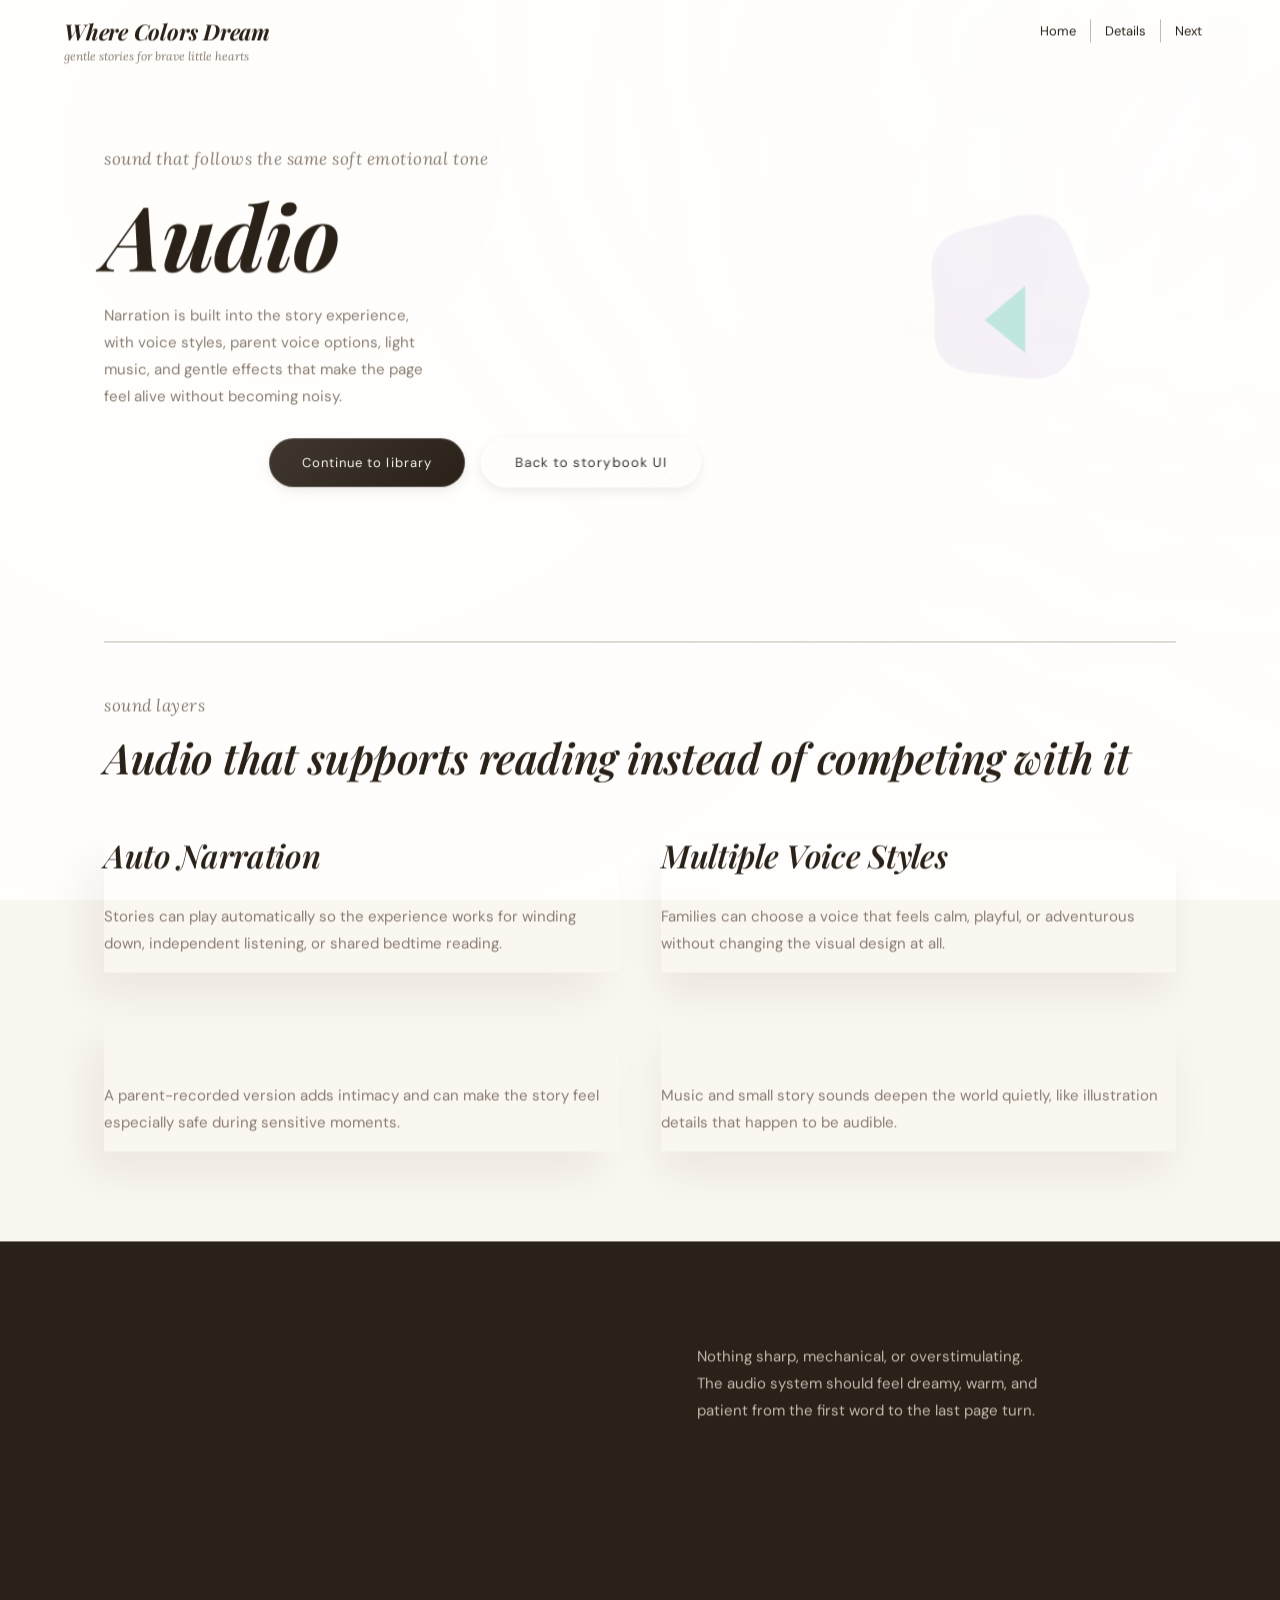
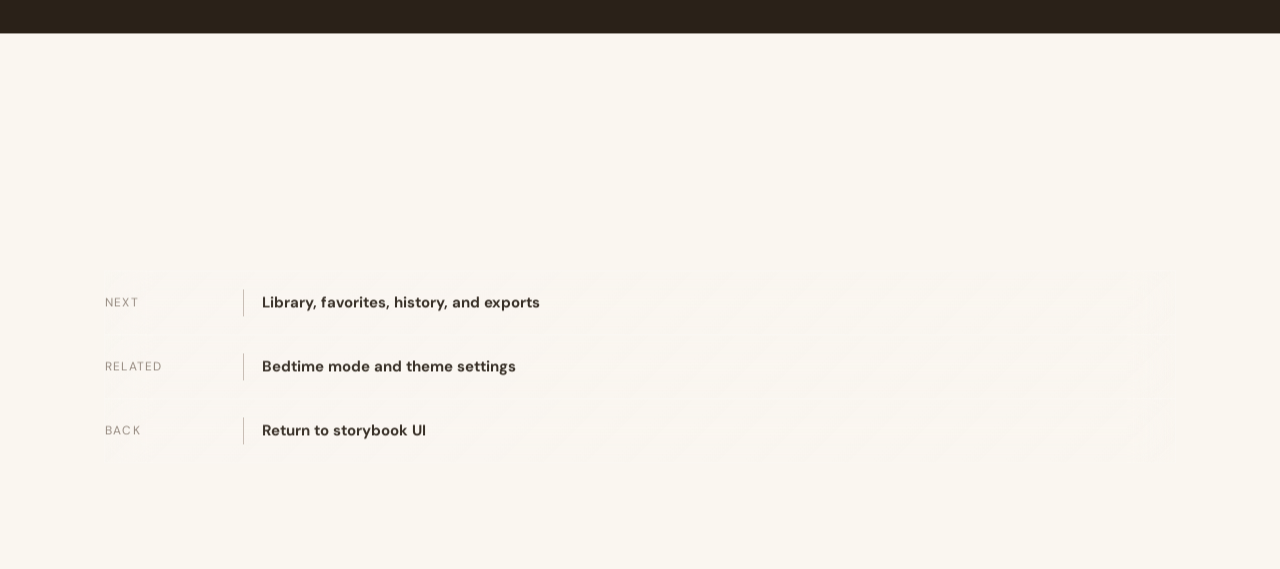
==== frontend/audio.html @ c1098294 "clean init" ====
<!DOCTYPE html>
<html lang="en">
<head>
  <meta charset="UTF-8">
  <meta name="viewport" content="width=device-width, initial-scale=1.0">
  <title>Where Colors Dream | Audio</title>
  <link rel="preconnect" href="https://fonts.googleapis.com">
  <link rel="preconnect" href="https://fonts.gstatic.com" crossorigin>
  <link href="https://fonts.googleapis.com/css2?family=Playfair+Display:ital,wght@0,600;0,700;1,400;1,600;1,700&family=Lora:ital,wght@1,400;1,600&family=DM+Sans:wght@400;500&display=swap" rel="stylesheet">
  <link rel="stylesheet" href="styles.css">
</head>
<body>
  <div class="site-shell">
    <header class="site-header">
      <a class="brand" href="index.html">
        <span class="brand-mark">Where Colors Dream</span>
        <span class="brand-note">gentle stories for brave little hearts</span>
      </a>
      <nav class="site-nav" aria-label="Primary">
        <a href="index.html">Home</a>
        <a href="#details">Details</a>
        <a href="library.html">Next</a>
      </nav>
    </header>

    <main>
      <section class="subpage-hero">
        <div class="grain-overlay" aria-hidden="true"></div>
        <div class="page-width subpage-inner">
          <div class="subpage-copy">
            <p class="eyebrow">sound that follows the same soft emotional tone</p>
            <h1>Audio</h1>
            <p class="hero-tagline">Narration is built into the story experience, with voice styles, parent voice options, light music, and gentle effects that make the page feel alive without becoming noisy.</p>
            <div class="hero-actions">
              <a class="button button-primary" href="library.html">Continue to library</a>
              <a class="button button-secondary" href="storybook.html">Back to storybook UI</a>
            </div>
          </div>
          <div class="mini-illustration">
            <svg viewBox="0 0 320 320" role="img" aria-label="A speaker bubble illustration">
              <circle cx="172" cy="145" r="82" fill="rgba(217, 200, 232, 0.24)" stroke="#2A2118" stroke-width="1.5"></circle>
              <path d="M122 164h28l36 30V134l-36 30h-28z" fill="rgba(184, 228, 220, 0.85)" stroke="#2A2118" stroke-width="1.5" stroke-linejoin="round"></path>
              <path d="M214 137c13 10 21 25 21 42s-8 33-21 42" fill="none" stroke="#2A2118" stroke-width="1.5" stroke-linecap="round"></path>
              <path d="M230 118c19 15 31 37 31 61 0 25-12 47-31 61" fill="none" stroke="#2A2118" stroke-width="1.5" stroke-linecap="round"></path>
            </svg>
          </div>
        </div>
      </section>

      <section class="detail-section page-width" id="details">
        <div class="section-rule" aria-hidden="true"></div>
        <div class="section-heading">
          <p class="eyebrow">sound layers</p>
          <h2>Audio that supports reading instead of competing with it</h2>
        </div>
        <div class="detail-grid">
          <article class="detail-card">
            <h3>Auto Narration</h3>
            <p>Stories can play automatically so the experience works for winding down, independent listening, or shared bedtime reading.</p>
          </article>
          <article class="detail-card">
            <h3>Multiple Voice Styles</h3>
            <p>Families can choose a voice that feels calm, playful, or adventurous without changing the visual design at all.</p>
          </article>
          <article class="detail-card">
            <h3>Parent Voice Option</h3>
            <p>A parent-recorded version adds intimacy and can make the story feel especially safe during sensitive moments.</p>
          </article>
          <article class="detail-card">
            <h3>Background Music & Effects</h3>
            <p>Music and small story sounds deepen the world quietly, like illustration details that happen to be audible.</p>
          </article>
        </div>
      </section>

      <section class="quote-band">
        <div class="page-width quote-layout">
          <div>
            <p class="eyebrow eyebrow-invert">audio principle</p>
            <h2>Every sound should feel like it was painted onto the page with the same brush.</h2>
          </div>
          <div class="quote-copy">
            <p>Nothing sharp, mechanical, or overstimulating. The audio system should feel dreamy, warm, and patient from the first word to the last page turn.</p>
          </div>
        </div>
      </section>

      <section class="contact page-width">
        <div class="section-heading section-heading-centered">
          <p class="eyebrow">browse pages</p>
          <h2>Keep moving through the story system</h2>
        </div>
        <div class="page-links">
          <a class="page-link-row" href="library.html"><span>Next</span><span aria-hidden="true"></span><strong>Library, favorites, history, and exports</strong></a>
          <a class="page-link-row" href="experience.html"><span>Related</span><span aria-hidden="true"></span><strong>Bedtime mode and theme settings</strong></a>
          <a class="page-link-row" href="storybook.html"><span>Back</span><span aria-hidden="true"></span><strong>Return to storybook UI</strong></a>
        </div>
      </section>
    </main>
  </div>
  <script src="app.js" defer></script>
</body>
</html>
---- frontend/styles.css ----
:root {
  --bg: #faf6f0;
  --bg-secondary: #f3ede4;
  --fg: #2a2118;
  --fg-muted: #8a7d72;
  --fg-faint: #c4b8ae;
  --petal-pink: #f2c4ce;
  --powder-mint: #b8e4dc;
  --teal-wash: #7bcfca;
  --chalk-lavender: #d9c8e8;
  --warm-cream: #f5e6c0;
  --dusk-aqua: #a8d8d8;
  --shadow-glow: 0 0 0 4px rgba(242, 196, 206, 0.33);
  --page-width: 1200px;
  --section-pad: clamp(56px, 7vw, 104px);
  --gutter: clamp(24px, 5vw, 72px);
  --transition: all 0.4s cubic-bezier(0.25, 0.46, 0.45, 0.94);
}

*,
*::before,
*::after {
  box-sizing: border-box;
}

html {
  scroll-behavior: smooth;
}

body {
  margin: 0;
  background: var(--bg);
  color: var(--fg);
  font-family: "DM Sans", "Gill Sans", sans-serif;
  font-size: 15px;
  line-height: 1.8;
  position: relative;
}

body.has-webgl-ink .grain-overlay {
  display: none;
}

img,
svg {
  display: block;
  max-width: 100%;
}

svg * {
  pointer-events: none;
}

svg.svg-interactive,
svg.svg-interactive *,
.svg-interactive svg,
.svg-interactive svg * {
  pointer-events: auto;
}

a {
  color: inherit;
  text-decoration: none;
}

button,
input,
textarea {
  font: inherit;
}

:focus-visible {
  outline: 2px solid var(--teal-wash);
  outline-offset: 3px;
}

.page-width {
  width: min(100%, var(--page-width));
  margin: 0 auto;
  padding-inline: var(--gutter);
}

.site-shell {
  position: relative;
  overflow: clip;
  z-index: 1;
}

.constellation-field {
  position: fixed;
  inset: 0;
  z-index: 1;
  width: 100%;
  height: 100%;
  pointer-events: none;
  mix-blend-mode: soft-light;
  will-change: transform;
}

.constellation-field line,
.constellation-field circle {
  pointer-events: none;
  vector-effect: non-scaling-stroke;
}

.depth-scene {
  position: relative;
  perspective: 1200px;
  perspective-origin: 50% var(--pov-y, 50%);
  transform-style: preserve-3d;
  isolation: isolate;
}

.depth-scene > .site-shell {
  transform-style: preserve-3d;
}

.depth-atmosphere {
  position: fixed;
  inset: 0;
  z-index: 0;
  pointer-events: none;
  transform-style: preserve-3d;
}

.fog-canvas,
.godray-canvas,
.depth-motes {
  position: absolute;
  inset: 0;
  width: 100%;
  height: 100%;
  pointer-events: none;
}

.fog-canvas {
  z-index: 0;
  opacity: 0.82;
  mix-blend-mode: multiply;
}

.godray-canvas {
  z-index: 1;
  opacity: 0.7;
  mix-blend-mode: screen;
}

.depth-motes {
  z-index: 2;
  overflow: hidden;
  transform-style: preserve-3d;
}

.depth-mote {
  position: absolute;
  border-radius: 999px;
  pointer-events: none;
  will-change: transform, opacity, filter;
}

.depth-node {
  transform-style: preserve-3d;
  filter: blur(var(--depth-dynamic-blur, var(--depth-blur, 0px)));
  will-change: transform, filter;
}

.grain-overlay {
  position: absolute;
  inset: 0;
  pointer-events: none;
  opacity: 0.06;
  mix-blend-mode: multiply;
  background-image:
    radial-gradient(circle at 20% 20%, rgba(42, 33, 24, 0.08) 0 1px, transparent 1px),
    radial-gradient(circle at 70% 40%, rgba(42, 33, 24, 0.07) 0 1px, transparent 1px),
    radial-gradient(circle at 30% 80%, rgba(42, 33, 24, 0.05) 0 1px, transparent 1px);
  background-size: 14px 14px, 18px 18px, 16px 16px;
}

.site-header {
  position: absolute;
  inset: 0 0 auto 0;
  z-index: 3;
  display: flex;
  align-items: flex-start;
  justify-content: space-between;
  gap: 24px;
  padding: 24px var(--gutter);
}

.brand {
  display: inline-flex;
  flex-direction: column;
  gap: 2px;
}

.brand-mark,
h1,
h2,
h3 {
  font-family: "Playfair Display", "Palatino Linotype", serif;
  font-style: italic;
  letter-spacing: -0.01em;
  color: var(--fg);
}

.brand-mark {
  font-size: 22px;
  font-weight: 700;
  line-height: 1.1;
}

.brand-note,
.eyebrow {
  font-family: "Lora", Georgia, serif;
  font-style: italic;
  color: var(--fg-muted);
}

.brand-note {
  font-size: 12px;
}

.site-nav {
  display: flex;
  align-items: center;
  gap: 0;
  font-size: 13px;
}

.site-nav a {
  padding: 0 14px;
  transition: var(--transition);
}

.site-nav a + a {
  border-left: 1px solid var(--fg-faint);
}

.site-nav a:hover {
  color: var(--teal-wash);
}

.hero {
  position: relative;
  min-height: 100vh;
  padding-block: 120px 72px;
}

.hero-inner {
  position: relative;
  z-index: 1;
  display: grid;
  grid-template-columns: minmax(320px, 0.95fr) minmax(280px, 1fr);
  align-items: center;
  gap: clamp(24px, 5vw, 72px);
}

.hero-art {
  position: relative;
}

.hero-illustration {
  width: min(100%, 560px);
  margin-inline: auto;
}

.hero-copy {
  max-width: 500px;
  justify-self: end;
  text-align: right;
}

.eyebrow {
  margin: 0 0 12px;
  font-size: clamp(13px, 1.5vw, 17px);
  letter-spacing: 0.03em;
}

h1 {
  margin: 0;
  font-size: clamp(52px, 7vw, 96px);
  font-weight: 700;
  line-height: 1.1;
}

h2 {
  margin: 0;
  font-size: clamp(28px, 3.5vw, 42px);
  font-weight: 600;
  line-height: 1.15;
}

h3 {
  margin: 0;
  font-size: clamp(24px, 2.8vw, 32px);
  font-weight: 600;
  line-height: 1.2;
}

.hero-tagline,
.quote-copy p,
.feature p,
.contact-tagline {
  color: var(--fg-muted);
  max-width: 34ch;
}

.hero-copy .hero-tagline {
  margin: 16px 0 0 auto;
}

.hero-actions {
  display: flex;
  justify-content: flex-end;
  flex-wrap: wrap;
  gap: 14px;
  margin-top: 28px;
}

.button {
  display: inline-flex;
  align-items: center;
  justify-content: center;
  min-height: 48px;
  padding: 12px 32px;
  border: 1px solid var(--fg);
  border-radius: 100px;
  font-size: 13px;
  letter-spacing: 0.08em;
  transition: var(--transition);
}

.button-primary {
  background: var(--fg);
  color: var(--bg);
}

.button-primary:hover {
  background: #4a3828;
  box-shadow: var(--shadow-glow);
}

.button-secondary {
  background: transparent;
}

.button-secondary:hover {
  background: var(--fg);
  color: var(--bg);
}

.features,
.contact {
  position: relative;
  padding-block: var(--section-pad);
}

.section-heading {
  margin-bottom: clamp(32px, 5vw, 56px);
}

.section-heading-centered {
  text-align: center;
}

.section-heading-centered .hero-tagline {
  margin-inline: auto;
}

.section-rule {
  height: 1px;
  background: var(--fg-faint);
}

.section-rule:first-child {
  margin-bottom: clamp(32px, 4vw, 48px);
}

.section-rule:last-child {
  margin-top: clamp(32px, 4vw, 48px);
}

.feature-grid {
  display: grid;
  grid-template-columns: repeat(3, minmax(0, 1fr));
  gap: clamp(28px, 4vw, 56px);
}

.feature {
  display: grid;
  gap: 18px;
  align-content: start;
  transform-style: preserve-3d;
}

.feature svg {
  width: min(100%, 220px);
  margin-inline: auto;
}

.feature h3 {
  position: relative;
  display: inline-block;
  padding-bottom: 14px;
}

.feature h3::after {
  content: "";
  position: absolute;
  left: 0;
  bottom: 0;
  width: 100%;
  height: 1px;
  background: var(--fg-faint);
  transform-origin: left center;
  transition: var(--transition);
}

.feature:hover h3::after {
  background: var(--teal-wash);
}

.feature-link {
  display: inline-flex;
  align-items: center;
  width: fit-content;
  font-size: 13px;
  letter-spacing: 0.04em;
  color: var(--fg);
  border-bottom: 1px solid var(--fg-faint);
  transition: var(--transition);
}

.feature-link:hover {
  color: var(--teal-wash);
  border-color: var(--teal-wash);
}

.quote-band {
  background: var(--fg);
  color: var(--bg);
  padding-block: clamp(56px, 8vw, 120px);
}

.quote-band h2,
.quote-band .eyebrow {
  color: var(--bg);
}

.eyebrow-invert {
  color: var(--fg-faint);
}

.quote-layout {
  display: grid;
  grid-template-columns: 1.05fr 0.95fr;
  gap: clamp(28px, 5vw, 72px);
  align-items: start;
}

.quote-copy p {
  margin: 0;
  color: var(--fg-faint);
}

.contact-rows {
  display: grid;
  margin-top: 36px;
}

.contact-row {
  display: grid;
  grid-template-columns: 120px 1px minmax(0, 1fr);
  align-items: center;
  gap: 18px;
  padding: 18px 0;
  border-top: 1px solid var(--fg-faint);
  border-bottom: 1px solid var(--fg-faint);
  transition: var(--transition);
}

.contact-row + .contact-row {
  margin-top: -1px;
}

.contact-row span:first-child {
  font-size: 12px;
  letter-spacing: 0.1em;
  color: var(--fg-muted);
  text-transform: uppercase;
}

.contact-row span[aria-hidden="true"] {
  width: 1px;
  height: 100%;
  background: var(--fg-faint);
}

.contact-row:hover {
  background: var(--bg-secondary);
}

.feature,
.detail-card,
.flow-step,
.contact-row,
.page-link-row {
  transition:
    box-shadow 220ms ease,
    background-color 220ms ease,
    transform 220ms ease;
}

.contact-form {
  width: min(100%, 640px);
  margin: 40px auto 0;
  display: grid;
  gap: 20px;
}

.contact-form label {
  display: grid;
  gap: 8px;
}

.contact-form span {
  font-size: 11px;
  letter-spacing: 0.1em;
  color: var(--fg-muted);
  text-transform: uppercase;
}

.contact-form input,
.contact-form textarea {
  width: 100%;
  padding: 12px 16px;
  border: 1px solid var(--fg-faint);
  border-radius: 6px;
  background: var(--bg-secondary);
  color: var(--fg);
  transition: var(--transition);
}

.contact-form input::placeholder,
.contact-form textarea::placeholder {
  color: var(--fg-faint);
}

.contact-form input:focus,
.contact-form textarea:focus {
  background: var(--bg);
  border-color: var(--fg);
}

.contact-form .button {
  justify-self: center;
}

.subpage-hero {
  position: relative;
  padding-block: 140px 56px;
}

.subpage-inner {
  display: grid;
  grid-template-columns: minmax(0, 1.05fr) minmax(260px, 0.75fr);
  gap: clamp(28px, 5vw, 72px);
  align-items: center;
}

.subpage-copy {
  max-width: 640px;
}

.subpage-copy .hero-tagline {
  margin: 18px 0 0;
}

.mini-illustration {
  position: relative;
  min-height: 320px;
}

.mini-illustration svg {
  width: min(100%, 360px);
  margin-left: auto;
}

.detail-section {
  padding-block: var(--section-pad);
}

.detail-grid {
  display: grid;
  grid-template-columns: repeat(2, minmax(0, 1fr));
  gap: clamp(24px, 4vw, 42px);
}

.detail-card {
  display: grid;
  gap: 14px;
  align-content: start;
  transform-style: preserve-3d;
}

.detail-card p,
.detail-card li,
.flow-step p {
  color: var(--fg-muted);
}

.detail-card ul,
.flow-step ul {
  margin: 0;
  padding-left: 18px;
}

.detail-card li + li,
.flow-step li + li {
  margin-top: 6px;
}

.story-flow {
  display: grid;
  grid-template-columns: repeat(3, minmax(0, 1fr));
  gap: clamp(20px, 4vw, 36px);
  margin-top: clamp(32px, 4vw, 48px);
}

.story-generator-panel,
.storybook-summary {
  margin-bottom: clamp(32px, 4vw, 48px);
  padding: clamp(24px, 4vw, 40px);
  border: 1px solid rgba(42, 33, 24, 0.14);
  border-radius: 28px;
  background:
    linear-gradient(135deg, rgba(255, 255, 255, 0.7), rgba(243, 237, 228, 0.84)),
    radial-gradient(circle at top left, rgba(184, 228, 220, 0.18), transparent 38%);
  box-shadow: 0 20px 45px rgba(42, 33, 24, 0.08);
}

.story-generator-panel {
  display: grid;
  grid-template-columns: minmax(240px, 0.9fr) minmax(0, 1.1fr);
  gap: clamp(24px, 4vw, 40px);
  align-items: start;
}

.story-generator-copy {
  display: grid;
  gap: 14px;
}

.story-generator-copy p,
.generator-note,
.storybook-summary-copy,
.story-generator-status {
  color: var(--fg-muted);
}

.generator-note code {
  font-size: 0.92em;
}

.story-generator-form {
  display: grid;
  grid-template-columns: repeat(2, minmax(0, 1fr));
  gap: 18px;
}

.story-generator-form label {
  display: grid;
  gap: 8px;
}

.story-generator-form span,
.storybook-meta dt {
  font-size: 11px;
  letter-spacing: 0.1em;
  color: var(--fg-muted);
  text-transform: uppercase;
}

.story-generator-form input,
.story-generator-form textarea,
.story-generator-form select {
  width: 100%;
  padding: 14px 16px;
  border: 1px solid rgba(42, 33, 24, 0.14);
  border-radius: 16px;
  background: rgba(250, 246, 240, 0.92);
  color: var(--fg);
}

.story-generator-form textarea {
  resize: vertical;
}

.story-generator-form input:focus,
.story-generator-form textarea:focus,
.story-generator-form select:focus {
  border-color: var(--fg);
  box-shadow: var(--shadow-glow);
}

.story-generator-field-full {
  grid-column: 1 / -1;
}

.story-generator-actions {
  display: flex;
  flex-wrap: wrap;
  gap: 14px;
}

.story-generator-form[data-busy="true"] .button-primary {
  opacity: 0.8;
}

.story-generator-status {
  margin: 0;
  min-height: 1.8em;
}

.story-generator-status[data-state="loading"] {
  color: #4a6f72;
}

.story-generator-status[data-state="success"] {
  color: #3d6b4e;
}

.story-generator-status[data-state="error"] {
  color: #8b1a1a;
}

.storybook-summary {
  display: grid;
  grid-template-columns: minmax(0, 1fr) auto;
  gap: 24px;
  align-items: start;
}

.storybook-meta {
  display: grid;
  grid-template-columns: repeat(3, minmax(100px, 1fr));
  gap: 18px;
  margin: 0;
}

.storybook-meta div {
  display: grid;
  gap: 6px;
}

.storybook-meta dd {
  margin: 0;
  font-family: "Playfair Display", "Palatino Linotype", serif;
  font-size: clamp(20px, 2vw, 28px);
  font-style: italic;
}

.flow-step {
  display: grid;
  gap: 12px;
  transform-style: preserve-3d;
}

.step-index {
  display: inline-flex;
  width: 42px;
  height: 42px;
  align-items: center;
  justify-content: center;
  border: 1px solid var(--fg-faint);
  border-radius: 999px;
  font-size: 12px;
  letter-spacing: 0.08em;
  color: var(--fg-muted);
}

.page-links {
  display: grid;
  gap: 0;
  margin-top: 40px;
}

.page-link-row {
  display: grid;
  grid-template-columns: 120px 1px minmax(0, 1fr);
  gap: 18px;
  align-items: center;
  padding: 18px 0;
  border-top: 1px solid var(--fg-faint);
  border-bottom: 1px solid var(--fg-faint);
  transition: var(--transition);
}

.page-link-row + .page-link-row {
  margin-top: -1px;
}

.page-link-row span:first-child {
  font-size: 12px;
  letter-spacing: 0.1em;
  color: var(--fg-muted);
  text-transform: uppercase;
}

.page-link-row span[aria-hidden="true"] {
  width: 1px;
  height: 100%;
  background: var(--fg-faint);
}

.page-link-row:hover {
  background: var(--bg-secondary);
}

.float-object {
  position: absolute;
  pointer-events: none;
  opacity: 0.85;
}

.orb,
.hero-illustration .bubble,
.feature svg circle,
.feature svg path,
.feature svg .shape-fill {
  transition: var(--transition);
}

.orb circle,
.orb path,
.hero-illustration .line,
.hero-illustration .bubble circle,
.hero-illustration .bubble path,
.feature svg path,
.feature svg circle {
  fill: none;
  stroke: var(--fg);
  stroke-width: 1.5;
  stroke-linecap: round;
  stroke-linejoin: round;
}

.hero-illustration .line {
  stroke-width: 2;
}

.hero-illustration .hair-fill {
  fill: var(--petal-pink);
  opacity: 0.78;
}

.hero-illustration .skin-fill {
  fill: var(--warm-cream);
}

.hero-illustration .dress-fill {
  fill: var(--powder-mint);
}

.hero-illustration .silhouette-back path {
  fill: var(--dusk-aqua);
  opacity: 0.85;
}

.hero-illustration .bubble-large circle,
.hero-illustration .bubble-large [data-origin-circle="true"] {
  fill: rgba(217, 200, 232, 0.24);
}

.feature svg .shape-fill {
  fill: rgba(184, 228, 220, 0.85);
  stroke: none;
}

.feature svg .alt-fill {
  fill: rgba(242, 196, 206, 0.78);
}

.orb-one {
  top: 14%;
  right: 16%;
  width: 126px;
  transform: rotate(8deg);
  animation: float 4.8s ease-in-out infinite alternate;
}

.orb-two {
  top: 58%;
  right: 6%;
  width: 104px;
  transform: rotate(-7deg);
}

.mountains {
  right: 4%;
  bottom: 10%;
  width: 280px;
  fill: var(--powder-mint);
  opacity: 0.85;
}

.hero:hover .orb-one,
.hero:hover .orb-two {
  transform: rotate(8deg) scale(1.04);
}

body:not(.is-touch) {
  cursor: none;
}

body.story-transition-active .site-shell {
  opacity: 0;
  transition: opacity 200ms ease;
}

.cursor-shell {
  position: fixed;
  inset: 0 auto auto 0;
  pointer-events: none;
  z-index: 9999;
  opacity: 0;
  transition: opacity 160ms ease;
}

.cursor-shell.is-visible {
  opacity: 1;
}

.cursor-dot,
.cursor-ring {
  position: fixed;
  inset: 0 auto auto 0;
  pointer-events: none;
  border-radius: 999px;
  will-change: transform;
}

.cursor-dot {
  width: 6px;
  height: 6px;
  background: rgba(42, 33, 24, 0.92);
}

.cursor-ring {
  width: 24px;
  height: 24px;
  border: 1px solid rgba(42, 33, 24, 0.4);
  transition:
    width 180ms cubic-bezier(0.22, 1, 0.36, 1),
    height 180ms cubic-bezier(0.22, 1, 0.36, 1),
    border-color 180ms cubic-bezier(0.22, 1, 0.36, 1),
    opacity 180ms ease;
}

.cursor-shell.is-hovering .cursor-ring {
  width: 32px;
  height: 32px;
  border-color: rgba(123, 207, 202, 0.65);
}

.motion-interactive,
.magnetic-item,
.micro-button,
.parallax-scene,
.parallax-layer,
.ambient-breathe,
.flip-ghost {
  will-change: transform, opacity;
}

.magnetic-item,
.glass-light,
.micro-button {
  position: relative;
  overflow: hidden;
}

.magnetic-glow,
.glass-light::before,
.glass-light::after {
  position: absolute;
  inset: 0;
  pointer-events: none;
}

.magnetic-glow {
  opacity: 0;
  background: radial-gradient(
    120px circle at var(--glow-x, 50%) var(--glow-y, 50%),
    rgba(255, 255, 255, 0.2) 0%,
    rgba(255, 255, 255, 0.1) 32%,
    rgba(255, 255, 255, 0) 72%
  );
  transition: opacity 180ms cubic-bezier(0.22, 1, 0.36, 1);
}

.glass-light {
  backdrop-filter: blur(20px);
  -webkit-backdrop-filter: blur(20px);
  border: 1px solid rgba(255, 255, 255, 0.2);
}

.glass-light::before {
  content: "";
  background: linear-gradient(135deg, rgba(255, 255, 255, 0.1), rgba(255, 255, 255, 0));
}

.glass-light::after {
  content: "";
  opacity: 0;
  background: radial-gradient(
    120px circle at var(--light-x, 50%) var(--light-y, 50%),
    rgba(255, 255, 255, 0.15) 0%,
    rgba(255, 255, 255, 0) 72%
  );
  transition: opacity 180ms ease;
}

.glass-light:hover::after,
.glass-light:focus-visible::after {
  opacity: 1;
}

.micro-button {
  box-shadow: 0 4px 12px rgba(0, 0, 0, 0.08);
  transition:
    transform 160ms cubic-bezier(0.22, 1, 0.36, 1),
    box-shadow 160ms cubic-bezier(0.22, 1, 0.36, 1);
}

.micro-button:hover,
.micro-button:focus-visible {
  transform: translate3d(0, -2px, 0) scale(1.05);
  box-shadow: 0 8px 20px rgba(0, 0, 0, 0.12);
}

.micro-button:active {
  transform: translate3d(0, 0, 0) scale(0.96);
  transition-duration: 90ms;
}

.button-ripple {
  position: absolute;
  width: 20px;
  height: 20px;
  border-radius: 50%;
  background: rgba(255, 255, 255, 0.2);
  transform: translate(-50%, -50%) scale(0);
  animation: ripple 400ms ease-out forwards;
  pointer-events: none;
}

.parallax-scene {
  transform-style: preserve-3d;
}

.parallax-layer {
  transform: translate3d(0, 0, 0);
}

.parallax-far {
  filter: blur(4px);
}

.parallax-mid {
  filter: blur(2px);
}

.parallax-fore {
  filter: blur(0);
}

body.has-gradient-motion::before {
  content: "";
  position: fixed;
  inset: -20%;
  z-index: -1;
  pointer-events: none;
  opacity: 0.68;
  background:
    radial-gradient(circle at 20% 20%, rgba(242, 196, 206, 0.28), transparent 38%),
    radial-gradient(circle at 80% 28%, rgba(184, 228, 220, 0.28), transparent 36%),
    radial-gradient(circle at 50% 80%, rgba(217, 200, 232, 0.24), transparent 40%),
    linear-gradient(120deg, rgba(245, 230, 192, 0.2), rgba(168, 216, 216, 0.18), rgba(242, 196, 206, 0.2));
  mix-blend-mode: soft-light;
  background-size: 140% 140%;
  animation: gradient-drift 10s linear infinite;
  transform: translate3d(0, 0, 0);
}

body.has-webgl-ink::before {
  display: none;
}

.ink-stage {
  position: fixed;
  inset: 0;
  z-index: 0;
  pointer-events: none;
  background: var(--bg);
  overflow: hidden;
}

.ink-canvas {
  position: absolute;
  inset: 0;
  width: 100%;
  height: 100%;
  pointer-events: none;
  display: block;
}

.ambient-breathe {
  animation: ambient-breathe 3.6s ease-in-out infinite;
  animation-delay: var(--breath-delay, 0ms);
}

.ambient-breathe.ambient-paused,
.ambient-breathe:hover {
  animation-play-state: paused;
}

.reveal-word {
  display: inline-block;
  transform: translate3d(0, 120%, 0);
  opacity: 0;
  filter: blur(6px);
  transition:
    transform 600ms cubic-bezier(0.16, 1, 0.3, 1),
    opacity 600ms cubic-bezier(0.16, 1, 0.3, 1),
    filter 600ms cubic-bezier(0.16, 1, 0.3, 1);
  white-space: pre;
}

.is-revealed .reveal-word {
  transform: translate3d(0, 0, 0);
  opacity: 1;
  filter: blur(0);
}

.particle-canvas {
  position: fixed;
  inset: 0;
  z-index: 9998;
  pointer-events: none;
}

.flip-ghost {
  position: fixed;
  display: grid;
  place-items: center;
  padding: 12px 18px;
  border-radius: 999px;
  border: 1px solid rgba(42, 33, 24, 0.16);
  background: linear-gradient(135deg, rgba(255, 255, 255, 0.92), rgba(243, 237, 228, 0.88));
  color: var(--fg);
  box-shadow: 0 16px 32px rgba(42, 33, 24, 0.08);
  transform-origin: top left;
  opacity: 0.92;
  transition:
    transform 520ms cubic-bezier(0.22, 1, 0.36, 1),
    opacity 300ms ease,
    background 300ms ease;
}

.flip-ghost.is-dark {
  background: linear-gradient(135deg, rgba(42, 33, 24, 0.96), rgba(74, 56, 40, 0.9));
  color: var(--bg);
}

@media (prefers-reduced-motion: reduce) {
  html {
    scroll-behavior: auto;
  }
}

body.reduced-motion .ambient-breathe,
body.reduced-motion .reveal-word,
body.reduced-motion .micro-button,
body.reduced-motion .cursor-shell,
body.reduced-motion .magnetic-glow,
body.reduced-motion .flip-ghost,
body.reduced-motion .particle-canvas {
  animation: none !important;
  transition: none !important;
}

@media (prefers-reduced-motion: reduce) {
  .ambient-breathe,
  .reveal-word,
  .micro-button,
  .cursor-shell,
  .magnetic-glow,
  .flip-ghost,
  .particle-canvas {
    animation: none !important;
    transition: none !important;
  }
}

@keyframes float {
  from {
    transform: rotate(8deg) translateY(0);
  }
  to {
    transform: rotate(11deg) translateY(-8px);
  }
}

@keyframes ripple {
  from {
    opacity: 0.2;
    transform: translate(-50%, -50%) scale(0);
  }
  to {
    opacity: 0;
    transform: translate(-50%, -50%) scale(1.2);
  }
}

@keyframes ambient-breathe {
  0%,
  100% {
    opacity: 0.98;
    transform: scale(1);
  }
  50% {
    opacity: 1;
    transform: scale(1.02);
  }
}

@keyframes gradient-drift {
  from {
    background-position: 0% 50%, 100% 50%, 50% 100%, 0% 50%;
  }
  to {
    background-position: 100% 50%, 0% 50%, 50% 0%, 100% 50%;
  }
}

@media (max-width: 1023px) {
  .hero {
    min-height: auto;
    padding-top: 112px;
  }

  .hero-inner,
  .quote-layout,
  .feature-grid,
  .subpage-inner,
  .detail-grid,
  .story-generator-panel,
  .storybook-summary {
    grid-template-columns: repeat(2, minmax(0, 1fr));
  }

  .hero-copy {
    max-width: none;
    justify-self: stretch;
    text-align: center;
  }

  .hero-copy .hero-tagline {
    margin-inline: auto;
  }

  .hero-actions {
    justify-content: center;
  }

  .quote-layout {
    align-items: stretch;
  }

  .orb-two {
    top: 8%;
    right: 8%;
  }
}

@media (max-width: 767px) {
  .site-header {
    position: static;
    padding-bottom: 0;
    flex-direction: column;
    align-items: flex-start;
  }

  .site-nav {
    width: 100%;
    overflow-x: auto;
  }

  .hero {
    padding-top: 24px;
  }

  .subpage-hero {
    padding-top: 24px;
  }

  .hero-inner,
  .quote-layout,
  .feature-grid,
  .subpage-inner,
  .detail-grid,
  .story-flow,
  .story-generator-panel,
  .storybook-summary,
  .story-generator-form,
  .storybook-meta {
    grid-template-columns: 1fr;
  }

  .hero-copy {
    text-align: left;
  }

  .hero-copy .hero-tagline {
    margin-inline: 0;
  }

  .mini-illustration svg {
    margin-inline: auto;
  }

  .hero-actions {
    justify-content: stretch;
  }

  .hero-actions .button,
  .contact-form .button,
  .story-generator-actions .button {
    width: 100%;
  }

  .float-object {
    display: none;
  }

  .contact-row {
    grid-template-columns: 1fr;
    gap: 10px;
  }

  .contact-row span[aria-hidden="true"] {
    display: none;
  }

  .page-link-row {
    grid-template-columns: 1fr;
    gap: 10px;
  }

  .page-link-row span[aria-hidden="true"] {
    display: none;
  }
}

@media (hover: none), (pointer: coarse) {
  body {
    cursor: auto;
  }

  .cursor-shell {
    display: none;
  }
}
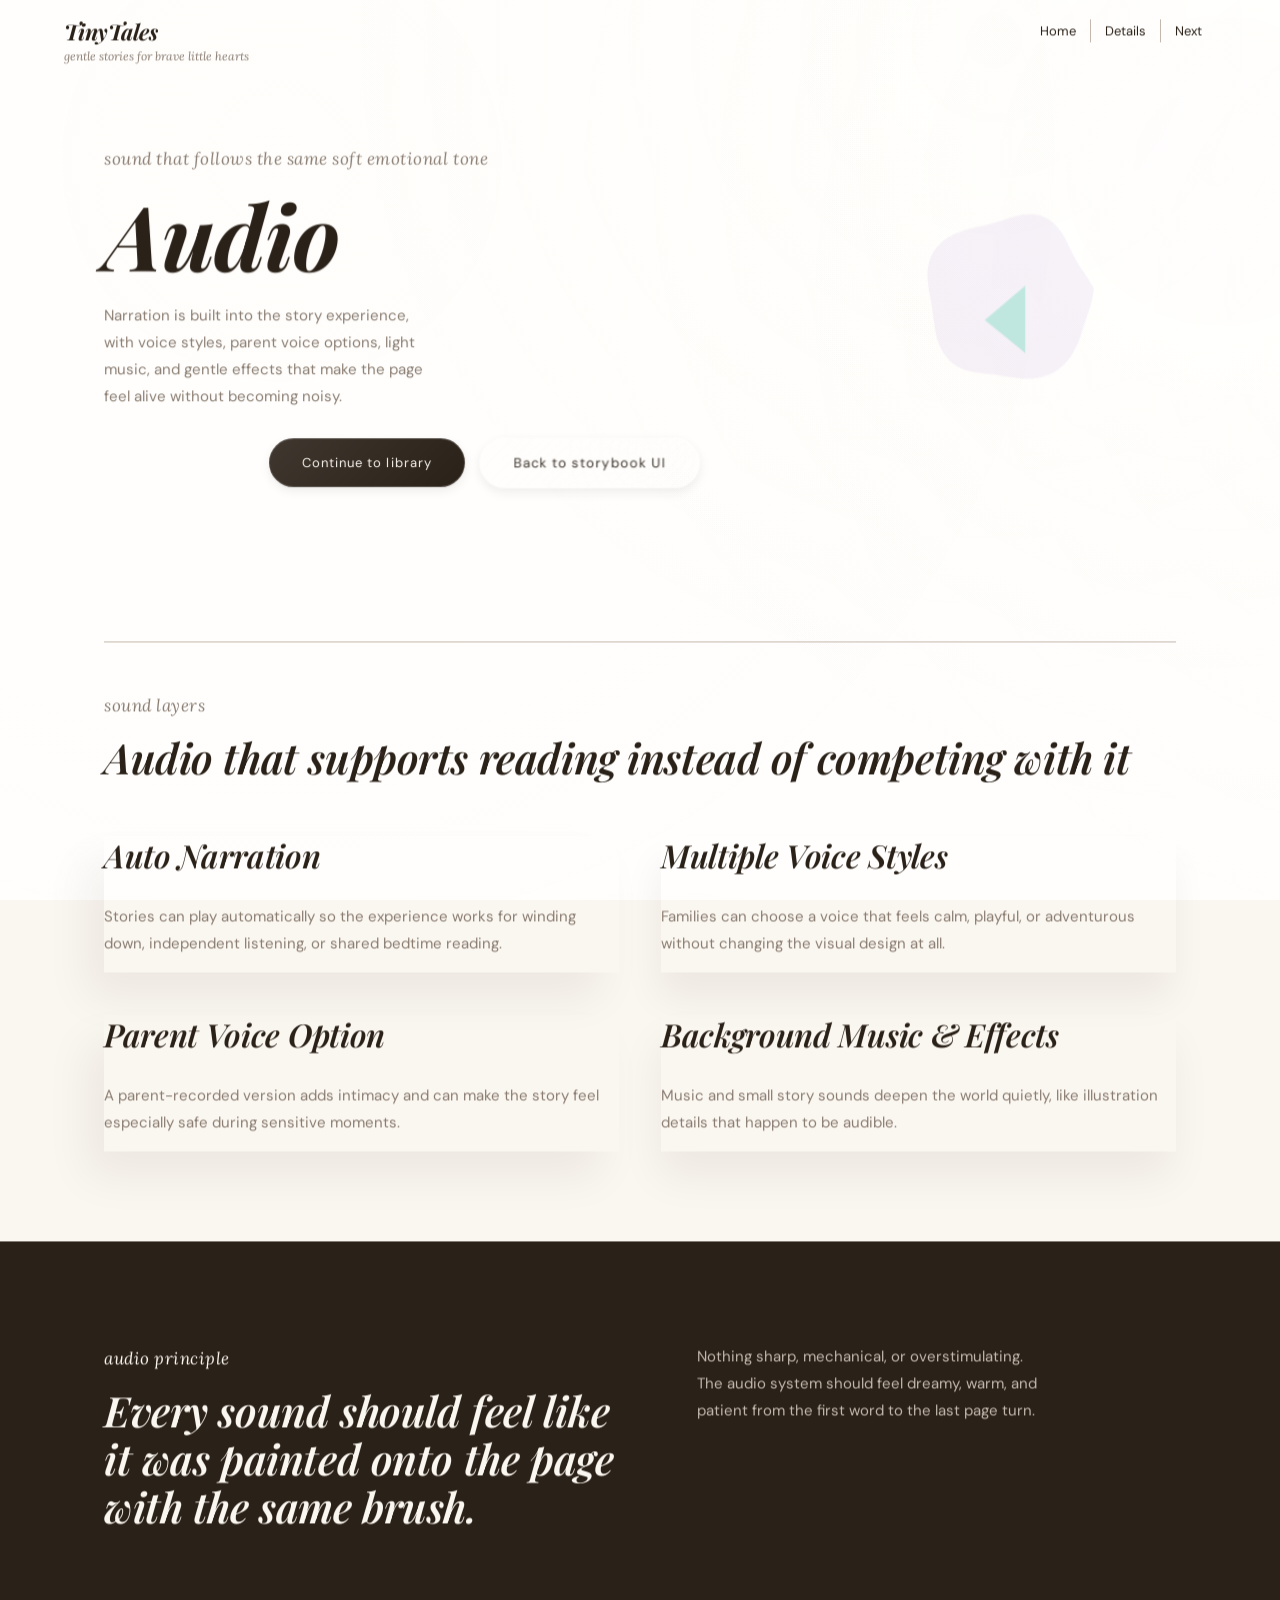
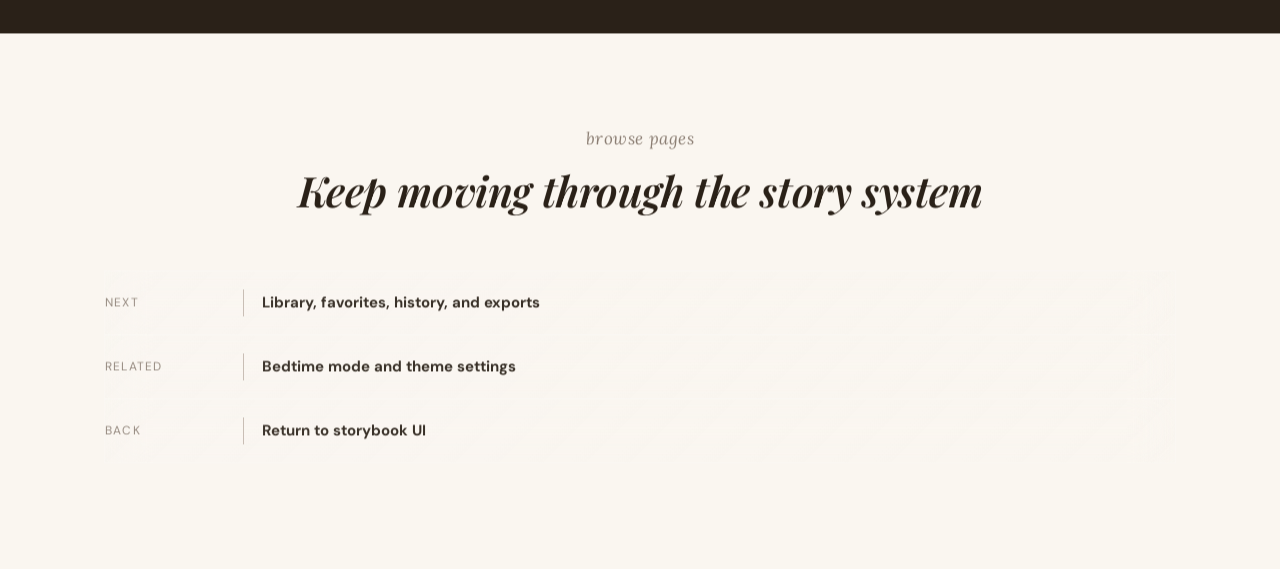
==== commit f7d7b5bc: "mismatch fetching fix" ====
--- a/frontend/audio.html
+++ b/frontend/audio.html
@@ -3,7 +3,7 @@
 <head>
   <meta charset="UTF-8">
   <meta name="viewport" content="width=device-width, initial-scale=1.0">
-  <title>Where Colors Dream | Audio</title>
+  <title>TinyTales | Audio</title>
   <link rel="preconnect" href="https://fonts.googleapis.com">
   <link rel="preconnect" href="https://fonts.gstatic.com" crossorigin>
   <link href="https://fonts.googleapis.com/css2?family=Playfair+Display:ital,wght@0,600;0,700;1,400;1,600;1,700&family=Lora:ital,wght@1,400;1,600&family=DM+Sans:wght@400;500&display=swap" rel="stylesheet">
@@ -13,7 +13,7 @@
   <div class="site-shell">
     <header class="site-header">
       <a class="brand" href="index.html">
-        <span class="brand-mark">Where Colors Dream</span>
+        <span class="brand-mark">TinyTales</span>
         <span class="brand-note">gentle stories for brave little hearts</span>
       </a>
       <nav class="site-nav" aria-label="Primary">
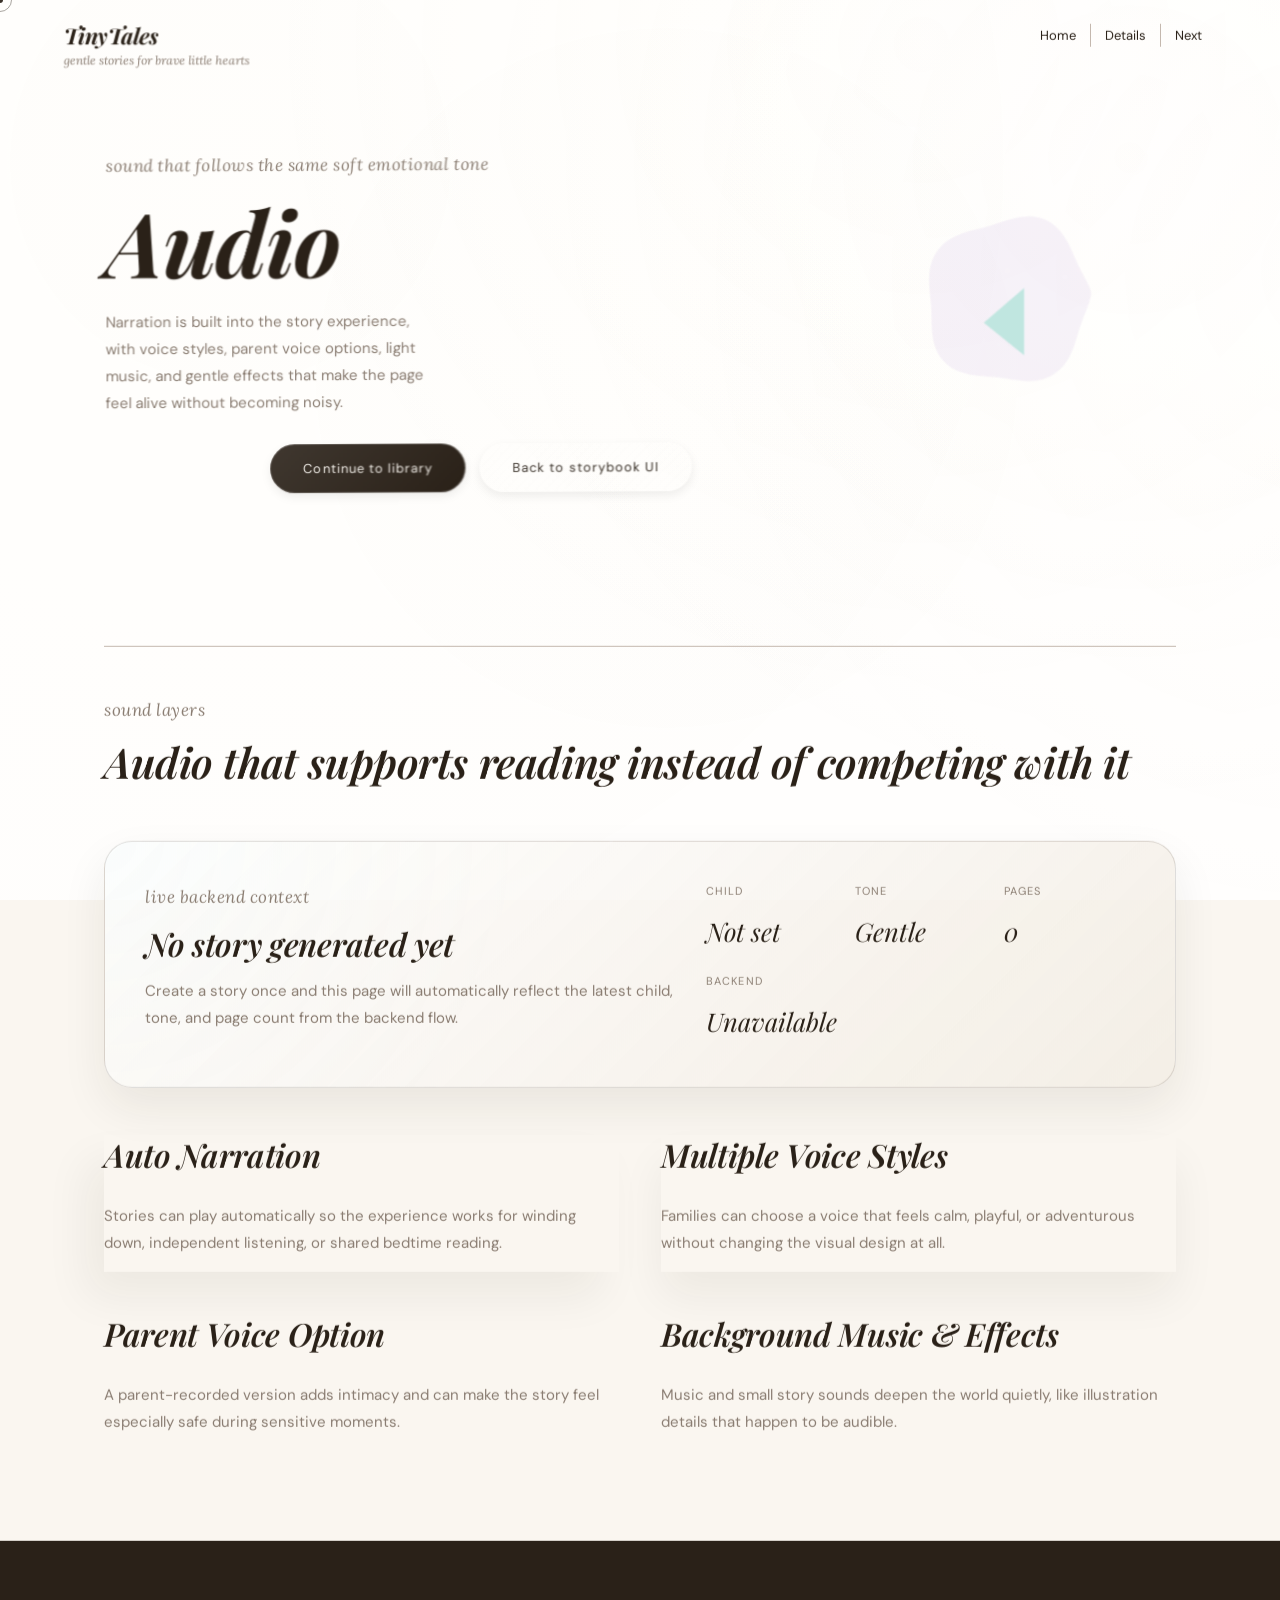
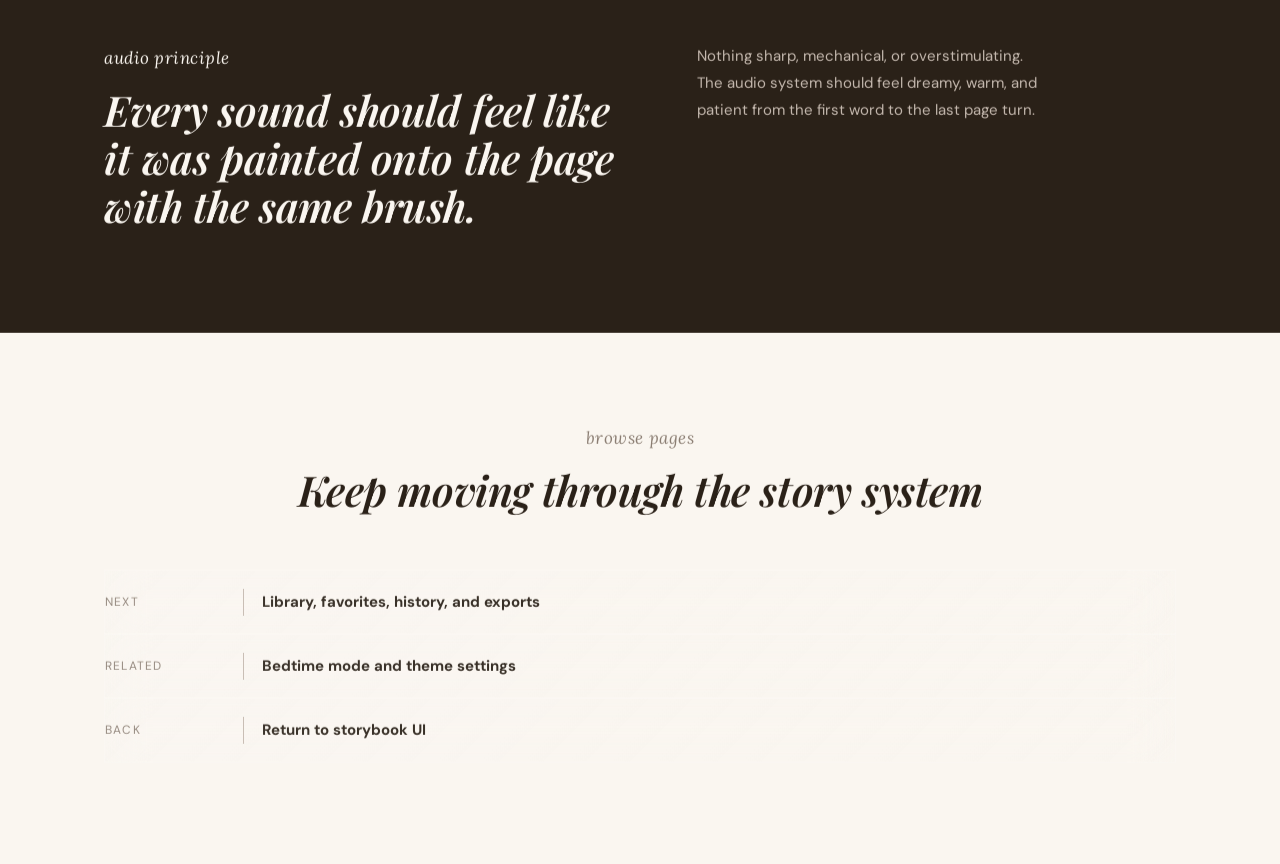
==== commit 24cc02db: "integrated remaining backend" ====
--- a/frontend/audio.html
+++ b/frontend/audio.html
@@ -53,6 +53,31 @@
           <p class="eyebrow">sound layers</p>
           <h2>Audio that supports reading instead of competing with it</h2>
         </div>
+        <section class="storybook-summary" id="page-story-context" aria-live="polite">
+          <div>
+            <p class="eyebrow">live backend context</p>
+            <h3 id="page-current-title">No story generated yet</h3>
+            <p class="storybook-summary-copy" id="page-current-copy">Generate a story once and this page will reflect the latest child, tone, and page count automatically.</p>
+          </div>
+          <dl class="storybook-meta">
+            <div>
+              <dt>Child</dt>
+              <dd id="page-current-child">Not set</dd>
+            </div>
+            <div>
+              <dt>Tone</dt>
+              <dd id="page-current-tone">Gentle</dd>
+            </div>
+            <div>
+              <dt>Pages</dt>
+              <dd id="page-current-pages">0</dd>
+            </div>
+            <div>
+              <dt>Backend</dt>
+              <dd id="page-backend-status">Checking...</dd>
+            </div>
+          </dl>
+        </section>
         <div class="detail-grid">
           <article class="detail-card">
             <h3>Auto Narration</h3>
@@ -99,5 +124,7 @@
     </main>
   </div>
   <script src="app.js" defer></script>
+  <script src="api-config.js" defer></script>
+  <script src="story-integration.js" defer></script>
 </body>
 </html>
--- a/frontend/styles.css
+++ b/frontend/styles.css
@@ -51,6 +51,15 @@
   pointer-events: none;
 }
 
+.feature svg,
+.hero-illustration,
+.mini-illustration svg,
+.orb,
+.mountains,
+.constellation-field svg {
+  pointer-events: none;
+}
+
 svg.svg-interactive,
 svg.svg-interactive *,
 .svg-interactive svg,
@@ -155,7 +164,7 @@
   position: absolute;
   border-radius: 999px;
   pointer-events: none;
-  will-change: transform, opacity, filter;
+  will-change: transform;
 }
 
 .depth-node {
@@ -964,14 +973,9 @@
   border-color: rgba(123, 207, 202, 0.65);
 }
 
-.motion-interactive,
-.magnetic-item,
-.micro-button,
-.parallax-scene,
 .parallax-layer,
-.ambient-breathe,
 .flip-ghost {
-  will-change: transform, opacity;
+  will-change: transform;
 }
 
 .magnetic-item,
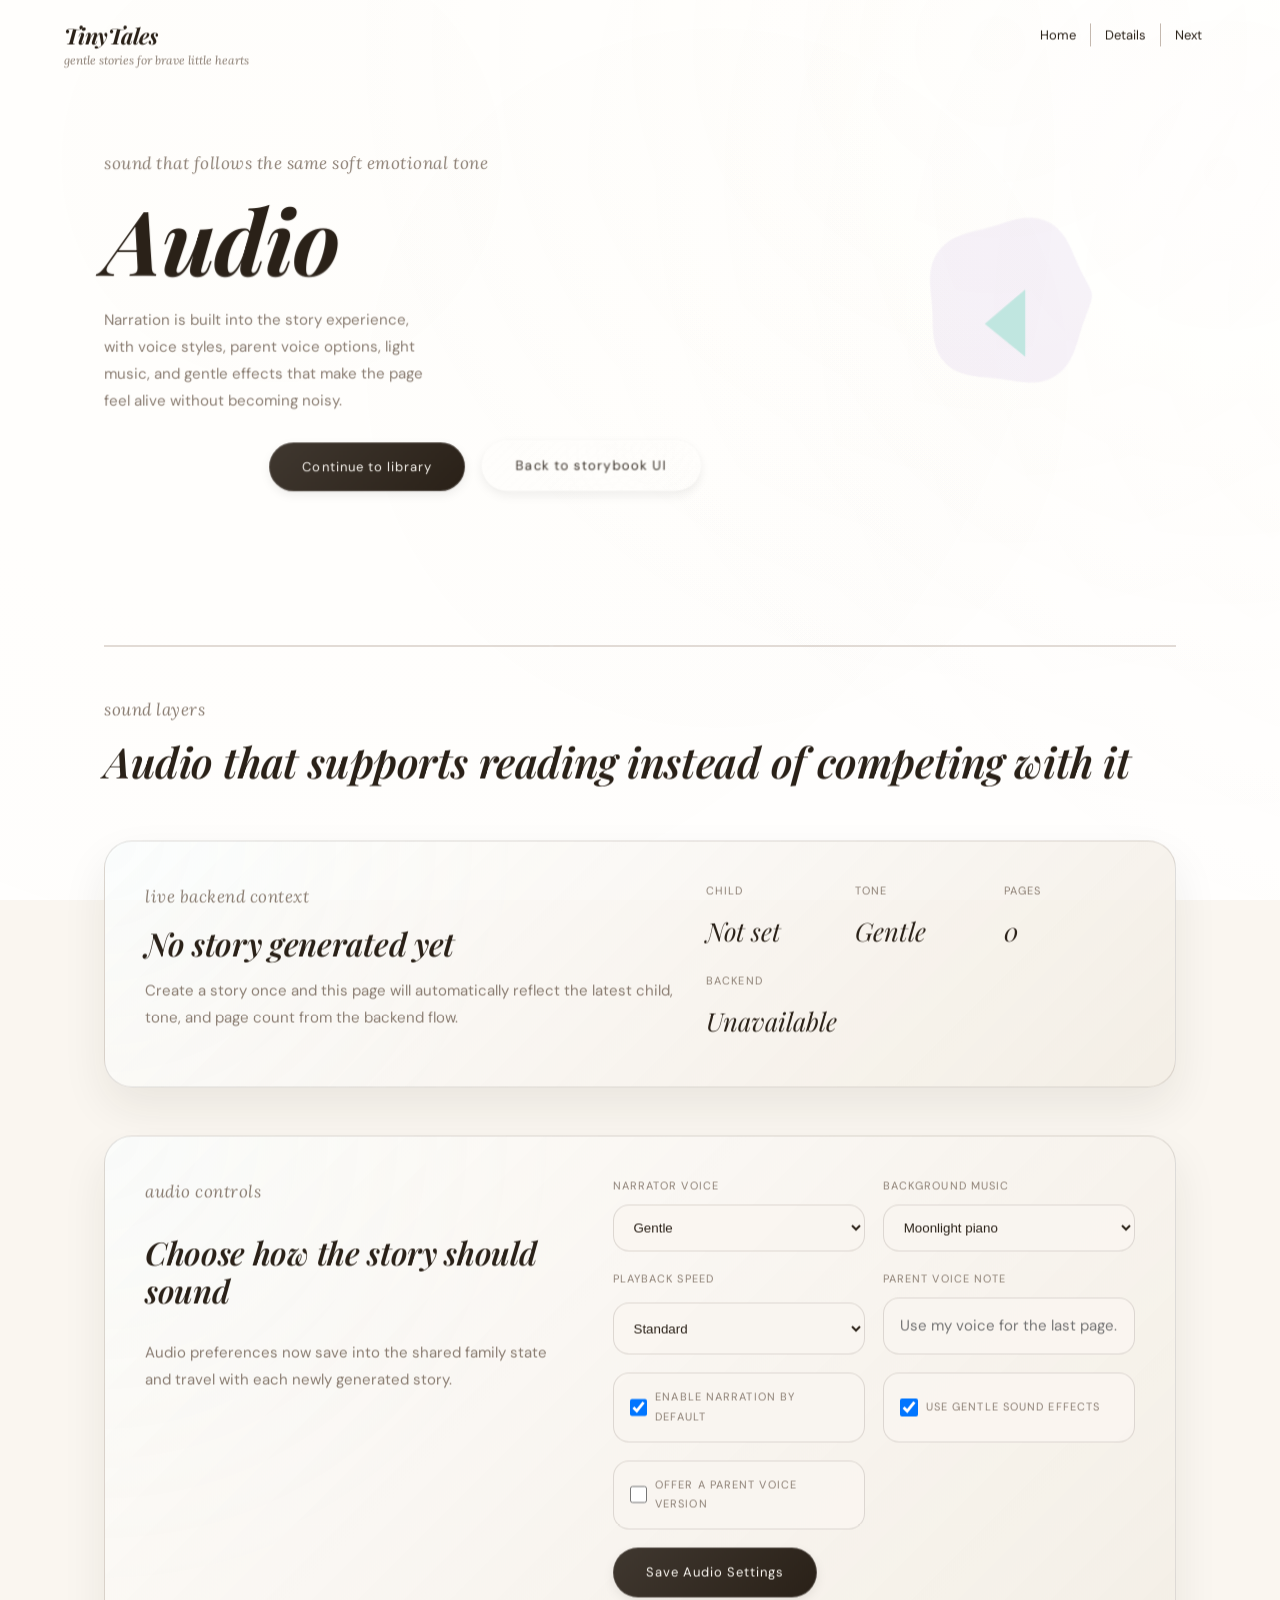
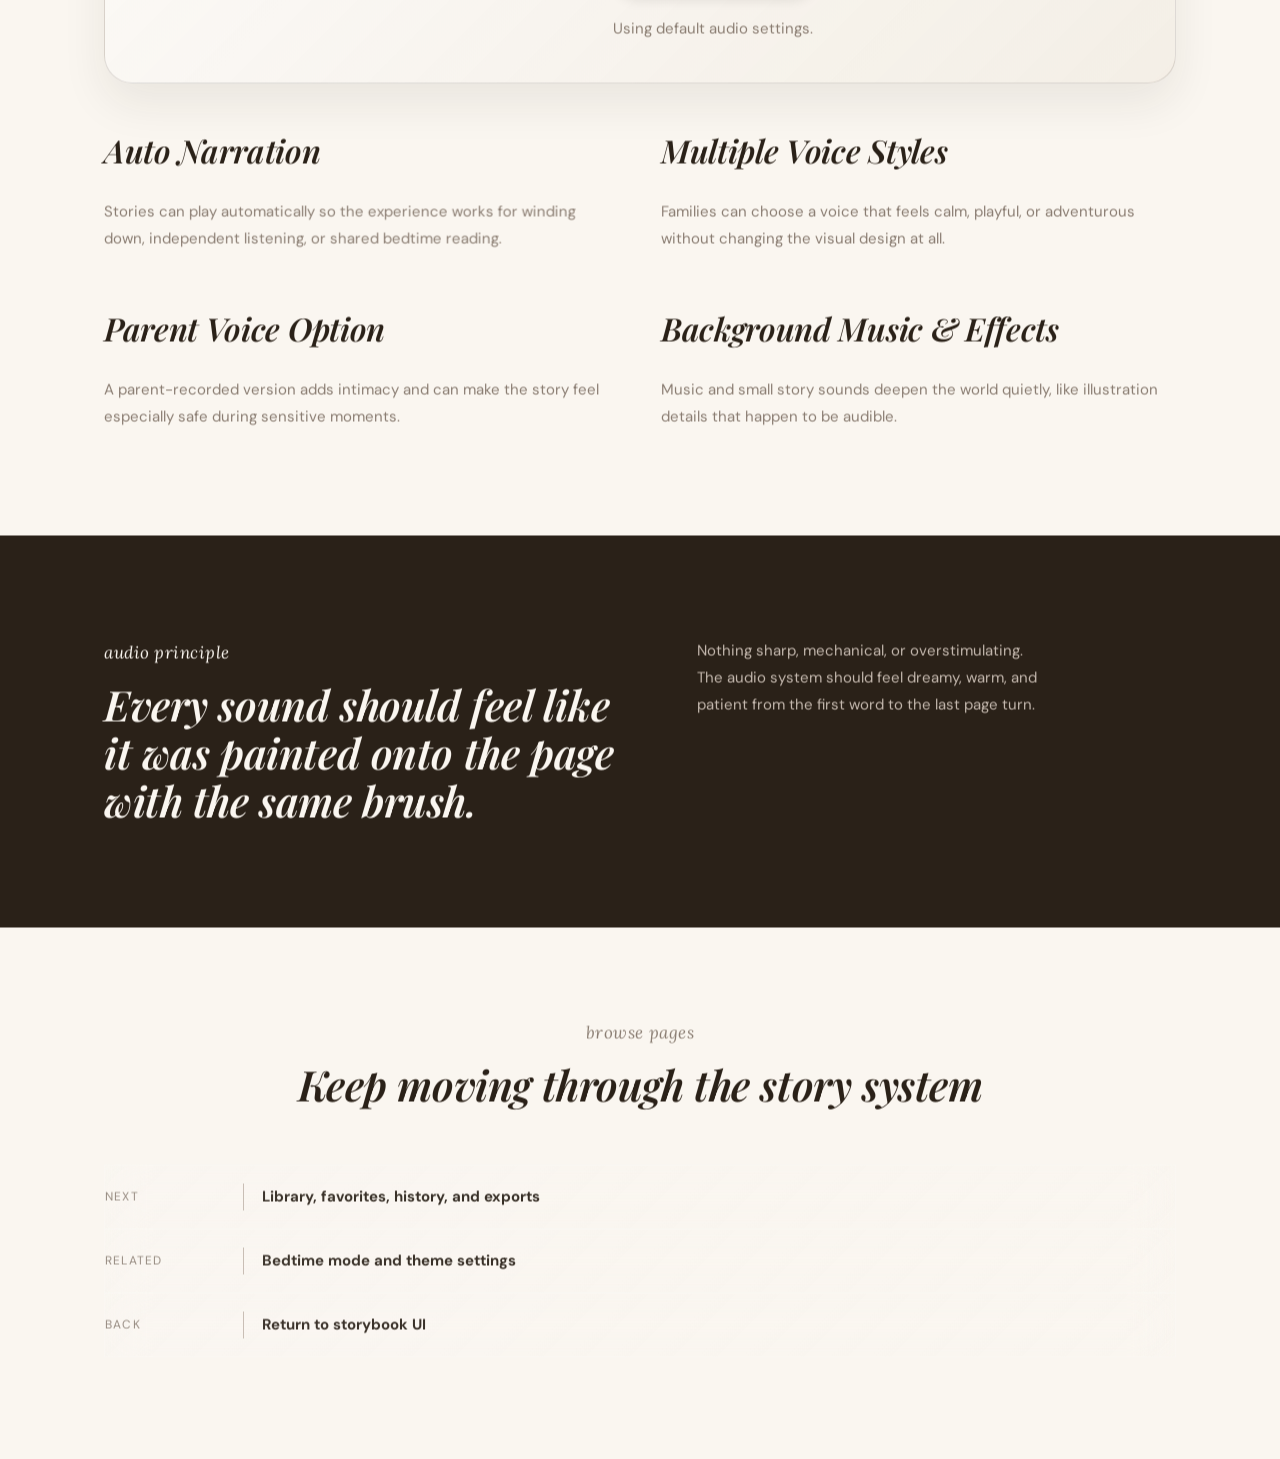
==== commit 78735726: "making pages functional" ====
--- a/frontend/audio.html
+++ b/frontend/audio.html
@@ -78,6 +78,61 @@
             </div>
           </dl>
         </section>
+        <div class="story-generator-panel">
+          <div class="story-generator-copy">
+            <p class="eyebrow">audio controls</p>
+            <h3>Choose how the story should sound</h3>
+            <p>Audio preferences now save into the shared family state and travel with each newly generated story.</p>
+          </div>
+          <form class="story-generator-form" id="audio-settings-form">
+            <label>
+              <span>Narrator voice</span>
+              <select name="narrator_voice">
+                <option value="gentle">Gentle</option>
+                <option value="playful">Playful</option>
+                <option value="adventurous">Adventurous</option>
+                <option value="whisper">Whisper-soft</option>
+              </select>
+            </label>
+            <label>
+              <span>Background music</span>
+              <select name="background_music">
+                <option value="moonlight">Moonlight piano</option>
+                <option value="forest">Forest hush</option>
+                <option value="ocean">Slow ocean</option>
+                <option value="none">None</option>
+              </select>
+            </label>
+            <label>
+              <span>Playback speed</span>
+              <select name="playback_speed">
+                <option value="0.9">Slow</option>
+                <option value="1" selected>Standard</option>
+                <option value="1.1">A little quicker</option>
+              </select>
+            </label>
+            <label>
+              <span>Parent voice note</span>
+              <input name="parent_voice_note" type="text" maxlength="120" placeholder="Use my voice for the last page.">
+            </label>
+            <label class="toggle-field">
+              <input name="narration_enabled" type="checkbox" checked>
+              <span>Enable narration by default</span>
+            </label>
+            <label class="toggle-field">
+              <input name="sound_effects" type="checkbox" checked>
+              <span>Use gentle sound effects</span>
+            </label>
+            <label class="toggle-field">
+              <input name="parent_voice_enabled" type="checkbox">
+              <span>Offer a parent voice version</span>
+            </label>
+            <div class="story-generator-actions story-generator-field-full">
+              <button class="button button-primary" type="submit">Save Audio Settings</button>
+            </div>
+            <p class="story-generator-status" id="audio-settings-status" aria-live="polite"></p>
+          </form>
+        </div>
         <div class="detail-grid">
           <article class="detail-card">
             <h3>Auto Narration</h3>
--- a/frontend/styles.css
+++ b/frontend/styles.css
@@ -683,6 +683,28 @@
   gap: 8px;
 }
 
+.toggle-field {
+  display: flex !important;
+  align-items: center;
+  gap: 12px;
+  min-height: 54px;
+  padding: 14px 16px;
+  border: 1px solid rgba(42, 33, 24, 0.14);
+  border-radius: 16px;
+  background: rgba(250, 246, 240, 0.92);
+}
+
+.toggle-field input[type="checkbox"] {
+  width: 18px;
+  height: 18px;
+  margin: 0;
+}
+
+.toggle-field span {
+  font-size: 12px;
+  letter-spacing: 0.08em;
+}
+
 .story-generator-form span,
 .storybook-meta dt {
   font-size: 11px;
@@ -723,6 +745,10 @@
   gap: 14px;
 }
 
+.story-reader-actions {
+  margin-bottom: 18px;
+}
+
 .story-generator-form[data-busy="true"] .button-primary {
   opacity: 0.8;
 }
@@ -768,6 +794,31 @@
   font-family: "Playfair Display", "Palatino Linotype", serif;
   font-size: clamp(20px, 2vw, 28px);
   font-style: italic;
+}
+
+.detail-card h3 a {
+  color: inherit;
+  text-decoration: none;
+}
+
+.detail-card h3 a:hover {
+  text-decoration: underline;
+}
+
+.detail-card-actions {
+  display: flex;
+  flex-wrap: wrap;
+  gap: 10px;
+  margin-top: 8px;
+}
+
+.button.button-small {
+  padding: 10px 16px;
+  font-size: 12px;
+}
+
+.status-inline {
+  margin-top: 10px;
 }
 
 .flow-step {
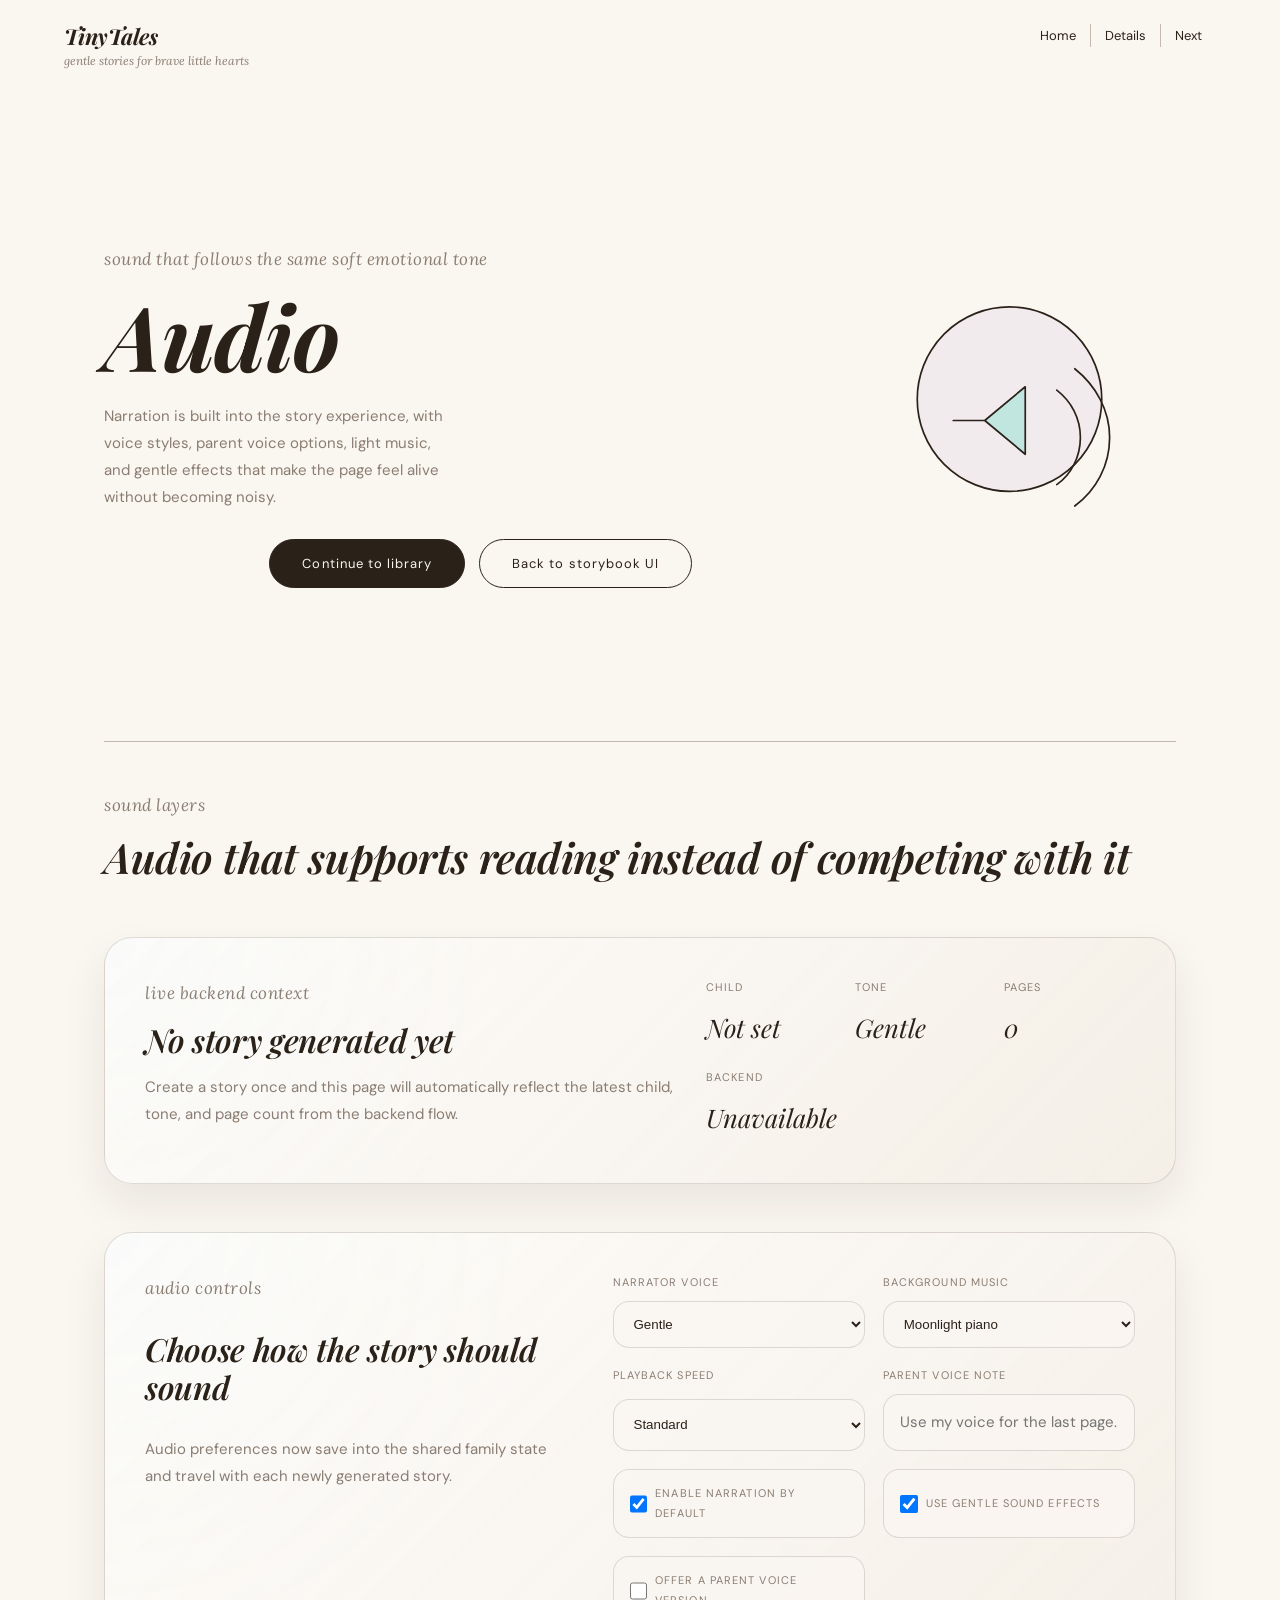
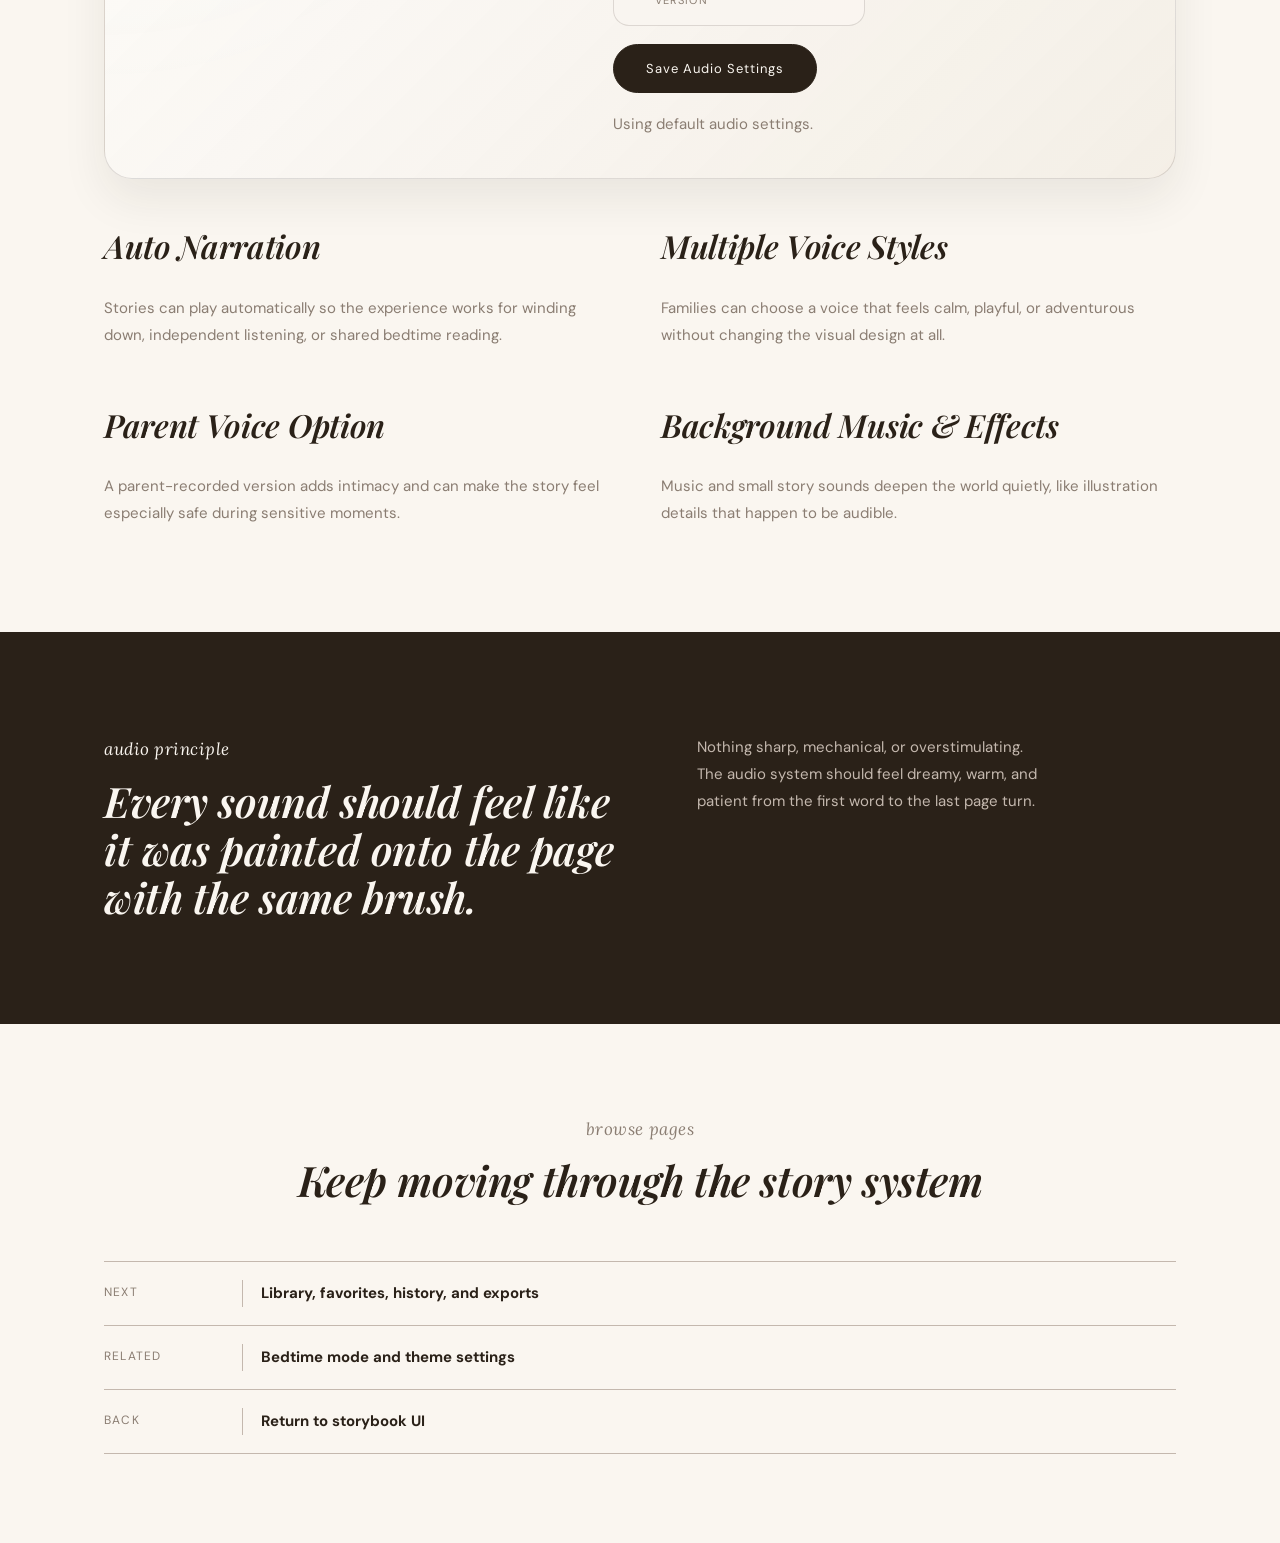
==== commit 5f64f702: "same" ====
--- a/frontend/audio.html
+++ b/frontend/audio.html
@@ -178,8 +178,8 @@
       </section>
     </main>
   </div>
+  <script src="api-config.js" defer></script>
   <script src="app.js" defer></script>
-  <script src="api-config.js" defer></script>
   <script src="story-integration.js" defer></script>
 </body>
 </html>
--- a/frontend/styles.css
+++ b/frontend/styles.css
@@ -41,6 +41,10 @@
   display: none;
 }
 
+body.has-weather .grain-overlay {
+  opacity: 0.03;
+}
+
 img,
 svg {
   display: block;
@@ -93,6 +97,102 @@
   position: relative;
   overflow: clip;
   z-index: 1;
+  background: transparent;
+}
+
+.site-shell > .site-header,
+.site-shell > main {
+  position: relative;
+  z-index: 1;
+  background: transparent;
+}
+
+.section-bleeds {
+  position: absolute;
+  inset: 0 0 auto 0;
+  z-index: 0;
+  pointer-events: none;
+  overflow: visible;
+}
+
+.section-bleed {
+  position: absolute;
+  width: 100vw;
+  height: 280px;
+  transform: translateX(-50%);
+  pointer-events: none;
+  opacity: 0.65;
+  mix-blend-mode: multiply;
+}
+
+.narrative-thread {
+  position: absolute;
+  inset: 0 0 auto 0;
+  width: 100%;
+  pointer-events: none;
+  z-index: 2;
+  overflow: visible;
+}
+
+.thread-path {
+  fill: none;
+  stroke-linecap: round;
+  stroke-linejoin: round;
+  will-change: stroke-dasharray, stroke-dashoffset, filter, opacity;
+}
+
+.thread-path-main {
+  stroke: rgba(218, 185, 130, 0.55);
+  stroke-width: 1.5px;
+}
+
+.thread-path-glow {
+  stroke: rgba(245, 230, 192, 0.25);
+  stroke-width: 6px;
+  filter: blur(4px);
+}
+
+.thread-path-deep {
+  stroke: rgba(245, 230, 192, 0.08);
+  stroke-width: 14px;
+  filter: blur(10px);
+}
+
+.thread-path-pulse {
+  stroke: rgba(255, 235, 180, 0.5);
+  stroke-width: 3px;
+}
+
+.thread-knot {
+  opacity: 0.3;
+  transform-box: fill-box;
+  transform-origin: center;
+  animation: thread-knot-spin 6s linear infinite;
+}
+
+.thread-knot circle {
+  fill: rgba(245, 230, 192, 0.16);
+  stroke: rgba(218, 185, 130, 0.42);
+  stroke-width: 1.1px;
+}
+
+.thread-knot path {
+  fill: none;
+  stroke: rgba(255, 235, 180, 0.58);
+  stroke-width: 1px;
+  stroke-dasharray: 2.2 2;
+  stroke-linecap: round;
+  filter: drop-shadow(0 0 4px rgba(245, 230, 192, 0.25));
+}
+
+.weather-canvas {
+  position: fixed;
+  inset: 0;
+  z-index: 3;
+  width: 100%;
+  height: 100%;
+  pointer-events: none;
+  mix-blend-mode: screen;
 }
 
 .constellation-field {
@@ -749,6 +849,197 @@
   margin-bottom: 18px;
 }
 
+.lullaby-card {
+  position: relative;
+  display: grid;
+  gap: 14px;
+  margin-bottom: clamp(32px, 4vw, 48px);
+  padding: clamp(24px, 4vw, 40px);
+  border: 1px solid rgba(42, 33, 24, 0.14);
+  border-radius: 28px;
+  background:
+    linear-gradient(135deg, rgba(255, 255, 255, 0.74), rgba(243, 237, 228, 0.88)),
+    radial-gradient(circle at top right, rgba(217, 200, 232, 0.24), transparent 42%);
+  overflow: hidden;
+}
+
+.lullaby-lines {
+  position: relative;
+  display: grid;
+  gap: 8px;
+  padding-left: 34px;
+}
+
+.lullaby-melody {
+  margin: -4px 0 4px;
+  color: var(--fg-muted);
+  font-size: 13px;
+}
+
+.lullaby-voice-status {
+  margin: -6px 0 8px;
+  color: var(--fg-muted);
+  font-size: 13px;
+}
+
+.lullaby-lines p {
+  margin: 0;
+  color: var(--fg-muted);
+  font-family: var(--font-serif);
+  font-size: clamp(20px, 3vw, 30px);
+  line-height: 1.25;
+  transition: color 220ms ease, transform 220ms ease;
+}
+
+.lullaby-lines p.is-active {
+  color: var(--fg);
+  transform: translateX(6px);
+}
+
+.lullaby-ball {
+  position: absolute;
+  left: clamp(24px, 4vw, 40px);
+  top: calc(clamp(24px, 4vw, 40px) + 100px);
+  width: 16px;
+  height: 16px;
+  border: 1px solid rgba(42, 33, 24, 0.55);
+  border-radius: 50%;
+  background: var(--petal-pink);
+  box-shadow: 0 8px 18px rgba(42, 33, 24, 0.14);
+  transition: transform 520ms cubic-bezier(0.2, 0.8, 0.2, 1);
+  animation: lullaby-bounce 950ms ease-in-out infinite;
+}
+
+@keyframes lullaby-bounce {
+  0%,
+  100% {
+    margin-top: 0;
+  }
+  50% {
+    margin-top: -10px;
+  }
+}
+
+.coloring-palette {
+  display: flex;
+  flex-wrap: wrap;
+  gap: 12px;
+}
+
+.color-swatch {
+  display: inline-flex;
+  align-items: center;
+  gap: 8px;
+  min-height: 42px;
+  padding: 8px 12px;
+  border: 1px solid rgba(42, 33, 24, 0.14);
+  border-radius: 999px;
+  background: rgba(250, 246, 240, 0.92);
+  color: var(--fg);
+  cursor: pointer;
+}
+
+.color-swatch::before {
+  content: "";
+  width: 20px;
+  height: 20px;
+  border: 1px solid rgba(42, 33, 24, 0.28);
+  border-radius: 50%;
+  background: var(--swatch);
+}
+
+.color-swatch.is-active {
+  border-color: var(--fg);
+  box-shadow: var(--shadow-glow);
+}
+
+.coloring-output {
+  align-items: start;
+}
+
+.coloring-scene {
+  overflow: hidden;
+}
+
+.coloring-canvas {
+  margin-top: 18px;
+  border: 1px solid rgba(42, 33, 24, 0.14);
+  border-radius: 18px;
+  background: rgba(255, 255, 255, 0.72);
+}
+
+.coloring-svg {
+  display: block;
+  width: 100%;
+  height: auto;
+}
+
+.color-region {
+  fill: rgba(255, 255, 255, 0.86);
+  stroke: #2a2118;
+  stroke-width: 2;
+  cursor: pointer;
+  transition: fill 160ms ease;
+}
+
+.color-region:hover {
+  fill: rgba(245, 230, 192, 0.78);
+}
+
+.color-line {
+  fill: none;
+  stroke: #2a2118;
+  stroke-width: 2.2;
+  stroke-linecap: round;
+  stroke-linejoin: round;
+  pointer-events: none;
+}
+
+.voice-input-panel,
+.story-audio-panel {
+  display: grid;
+  gap: 14px;
+  padding: 20px;
+  border: 1px solid rgba(42, 33, 24, 0.14);
+  border-radius: 24px;
+  background:
+    linear-gradient(180deg, rgba(255, 255, 255, 0.5), rgba(243, 237, 228, 0.72)),
+    rgba(250, 246, 240, 0.95);
+  box-shadow: 0 16px 32px rgba(42, 33, 24, 0.06);
+}
+
+.voice-input-copy,
+.story-audio-copy {
+  display: grid;
+  gap: 8px;
+}
+
+.voice-input-label {
+  font-size: 11px;
+  letter-spacing: 0.1em;
+  color: var(--fg-muted);
+  text-transform: uppercase;
+}
+
+.voice-input-panel h4 {
+  margin: 0;
+  font-family: "Playfair Display", "Palatino Linotype", serif;
+  font-style: italic;
+  font-size: clamp(22px, 2.4vw, 30px);
+  line-height: 1.2;
+}
+
+.voice-input-panel p,
+.story-audio-panel p {
+  margin: 0;
+}
+
+.voice-input-actions {
+  display: flex;
+  flex-wrap: wrap;
+  gap: 12px;
+}
+
 .story-generator-form[data-busy="true"] .button-primary {
   opacity: 0.8;
 }
@@ -762,12 +1053,61 @@
   color: #4a6f72;
 }
 
-.story-generator-status[data-state="success"] {
+.story-generator-status[data-state="success"],
+.story-generator-status[data-tone="success"] {
   color: #3d6b4e;
 }
 
-.story-generator-status[data-state="error"] {
+.story-generator-status[data-state="error"],
+.story-generator-status[data-tone="error"] {
   color: #8b1a1a;
+}
+
+.auth-grid {
+  display: grid;
+  grid-template-columns: repeat(2, minmax(0, 1fr));
+  gap: clamp(24px, 4vw, 40px);
+}
+
+.auth-panel {
+  grid-template-columns: 1fr;
+  gap: 22px;
+  height: 100%;
+}
+
+.auth-actions {
+  display: flex;
+  flex-wrap: wrap;
+  gap: 14px;
+  align-items: center;
+}
+
+.auth-user-card {
+  display: flex;
+  align-items: center;
+  gap: 14px;
+  padding: 16px;
+  border: 1px solid rgba(42, 33, 24, 0.14);
+  border-radius: 18px;
+  background: rgba(250, 246, 240, 0.82);
+}
+
+.auth-user-card img {
+  width: 48px;
+  height: 48px;
+  border-radius: 50%;
+  border: 1px solid rgba(42, 33, 24, 0.16);
+  object-fit: cover;
+}
+
+.auth-user-card div {
+  display: grid;
+  gap: 4px;
+}
+
+.auth-user-card span {
+  color: var(--fg-muted);
+  font-size: 14px;
 }
 
 .storybook-summary {
@@ -1158,7 +1498,7 @@
   inset: 0;
   z-index: 0;
   pointer-events: none;
-  background: var(--bg);
+  background: #dfeffc;
   overflow: hidden;
 }
 
@@ -1169,6 +1509,7 @@
   height: 100%;
   pointer-events: none;
   display: block;
+  background: #dfeffc;
 }
 
 .ambient-breathe {
@@ -1246,6 +1587,30 @@
   transition: none !important;
 }
 
+body.motion-lite .ambient-breathe,
+body.motion-lite .orb-one,
+body.motion-lite .thread-knot,
+body.motion-lite .micro-button,
+body.motion-lite .button-ripple,
+body.motion-lite .flip-ghost,
+body.motion-lite .particle-canvas {
+  animation: none !important;
+  transition: none !important;
+}
+
+body.motion-lite .cursor-shell,
+body.motion-lite .weather-canvas,
+body.motion-lite .constellation-field,
+body.motion-lite .depth-atmosphere,
+body.motion-lite .section-bleeds,
+body.motion-lite .narrative-thread {
+  display: none !important;
+}
+
+body.motion-lite.has-gradient-motion::before {
+  display: none !important;
+}
+
 @media (prefers-reduced-motion: reduce) {
   .ambient-breathe,
   .reveal-word,
@@ -1291,6 +1656,16 @@
   }
 }
 
+@keyframes thread-knot-spin {
+  from {
+    transform: rotate(0deg);
+  }
+
+  to {
+    transform: rotate(360deg);
+  }
+}
+
 @keyframes gradient-drift {
   from {
     background-position: 0% 50%, 100% 50%, 50% 100%, 0% 50%;
@@ -1311,6 +1686,7 @@
   .feature-grid,
   .subpage-inner,
   .detail-grid,
+  .auth-grid,
   .story-generator-panel,
   .storybook-summary {
     grid-template-columns: repeat(2, minmax(0, 1fr));
@@ -1366,6 +1742,7 @@
   .feature-grid,
   .subpage-inner,
   .detail-grid,
+  .auth-grid,
   .story-flow,
   .story-generator-panel,
   .storybook-summary,
@@ -1396,6 +1773,10 @@
     width: 100%;
   }
 
+  .auth-actions .button {
+    width: 100%;
+  }
+
   .float-object {
     display: none;
   }
